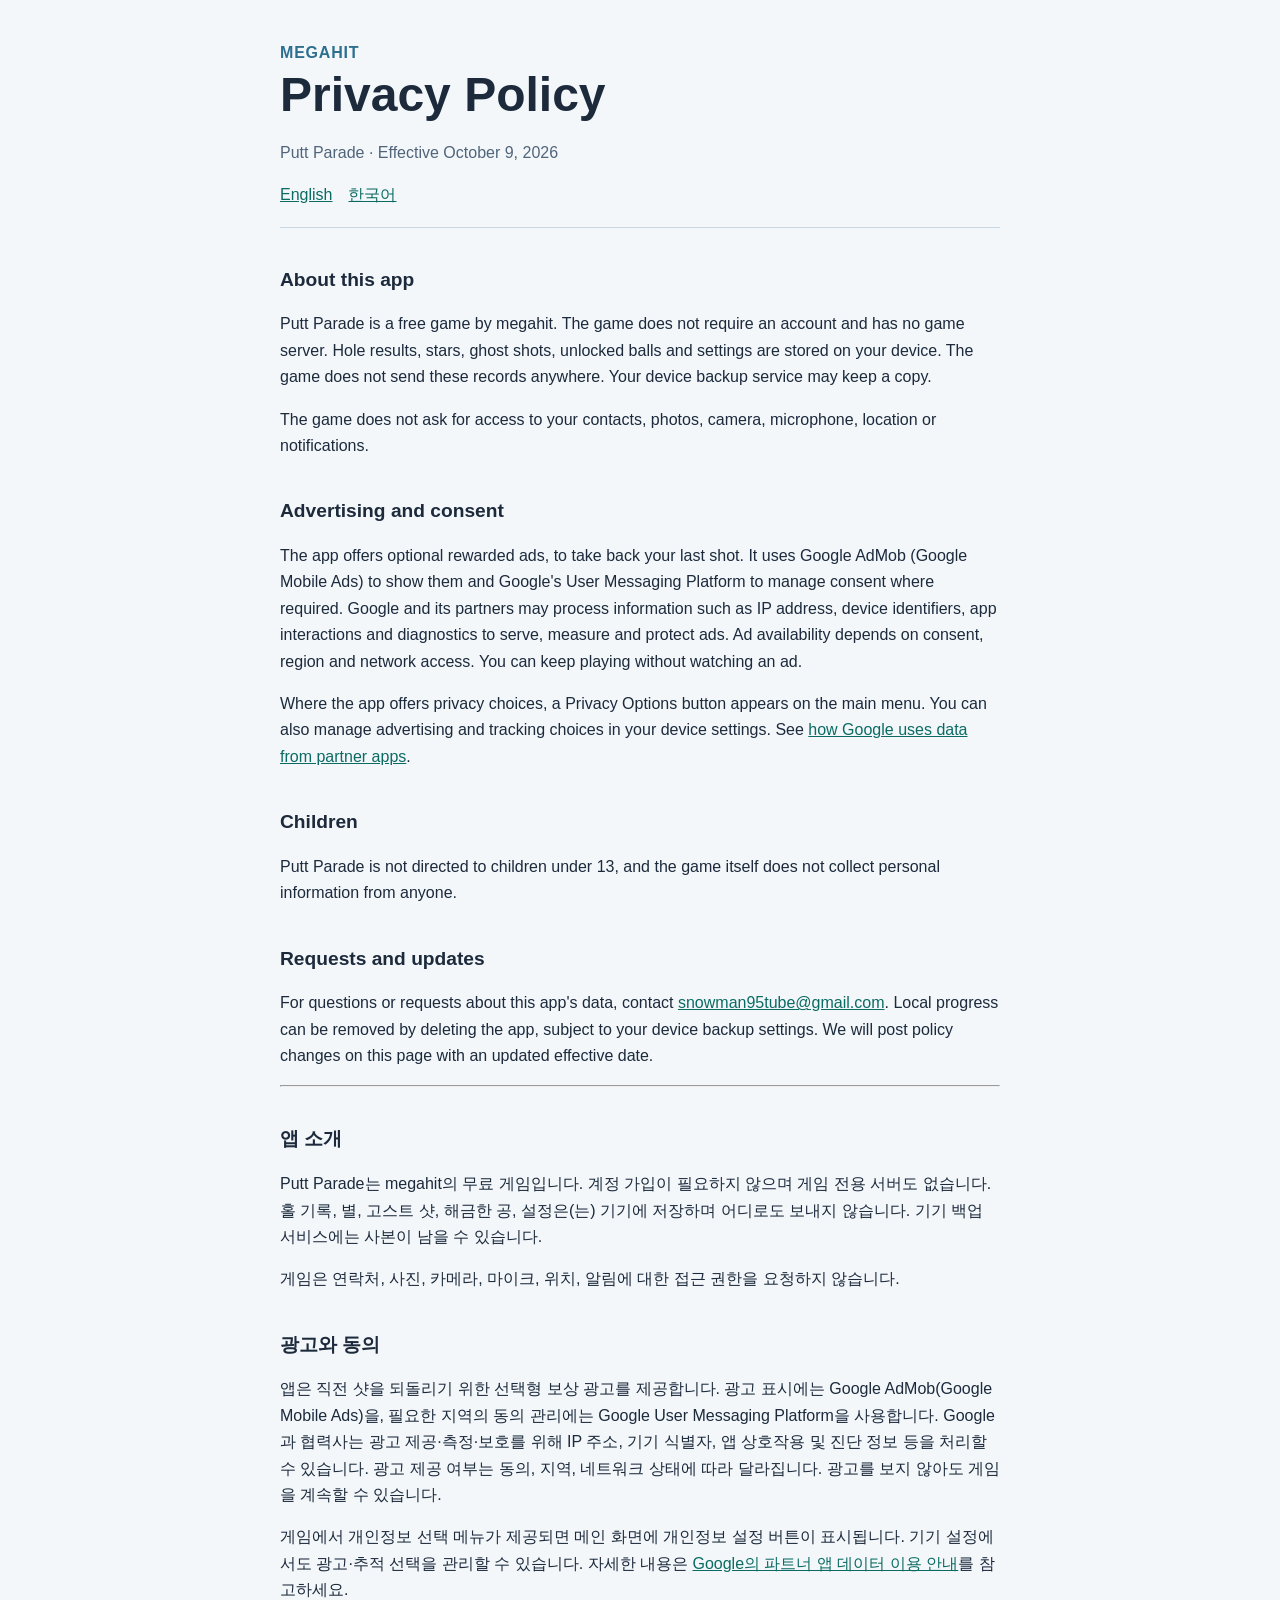
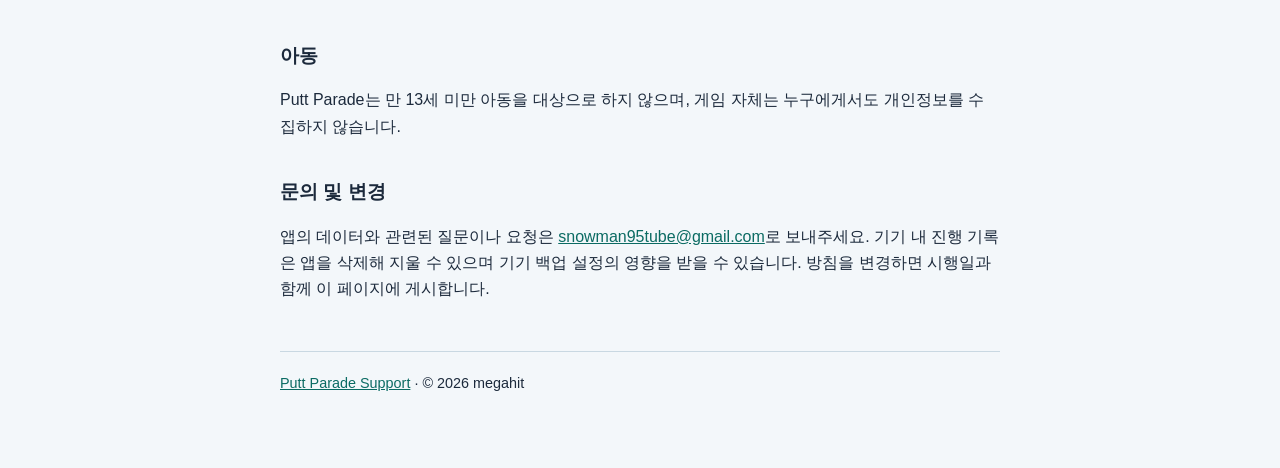
==== privacy.html @ 2da23f43 "Publish support and privacy pages for Putt Parade" ====
<!doctype html>
<html lang="en">
<head>
  <meta charset="utf-8">
  <meta name="viewport" content="width=device-width, initial-scale=1">
  <title>Putt Parade Privacy Policy · megahit</title>
  <meta name="description" content="Privacy policy for Putt Parade.">
  <link rel="stylesheet" href="style.css">
</head>
<body>
<main>
  <header><div class="brand">megahit</div><h1>Privacy Policy</h1><p class="subtle">Putt Parade · Effective October 9, 2026</p><nav class="lang"><a href="#english">English</a><a href="#korean">한국어</a></nav></header>
  <section id="english" lang="en">
    <h2>About this app</h2>
    <p>Putt Parade is a free game by megahit. The game does not require an account and has no game server. Hole results, stars, ghost shots, unlocked balls and settings are stored on your device. The game does not send these records anywhere. Your device backup service may keep a copy.</p>
    <p>The game does not ask for access to your contacts, photos, camera, microphone, location or notifications.</p>
    <h2>Advertising and consent</h2>
    <p>The app offers optional rewarded ads, to take back your last shot. It uses Google AdMob (Google Mobile Ads) to show them and Google's User Messaging Platform to manage consent where required. Google and its partners may process information such as IP address, device identifiers, app interactions and diagnostics to serve, measure and protect ads. Ad availability depends on consent, region and network access. You can keep playing without watching an ad.</p>
    <p>Where the app offers privacy choices, a Privacy Options button appears on the main menu. You can also manage advertising and tracking choices in your device settings. See <a href="https://policies.google.com/technologies/partner-sites">how Google uses data from partner apps</a>.</p>
    <h2>Children</h2>
    <p>Putt Parade is not directed to children under 13, and the game itself does not collect personal information from anyone.</p>
    <h2>Requests and updates</h2>
    <p>For questions or requests about this app's data, contact <a href="mailto:snowman95tube@gmail.com">snowman95tube@gmail.com</a>. Local progress can be removed by deleting the app, subject to your device backup settings. We will post policy changes on this page with an updated effective date.</p>
  </section>
  <hr>
  <section id="korean" lang="ko">
    <h2>앱 소개</h2>
    <p>Putt Parade는 megahit의 무료 게임입니다. 계정 가입이 필요하지 않으며 게임 전용 서버도 없습니다. 홀 기록, 별, 고스트 샷, 해금한 공, 설정은(는) 기기에 저장하며 어디로도 보내지 않습니다. 기기 백업 서비스에는 사본이 남을 수 있습니다.</p>
    <p>게임은 연락처, 사진, 카메라, 마이크, 위치, 알림에 대한 접근 권한을 요청하지 않습니다.</p>
    <h2>광고와 동의</h2>
    <p>앱은 직전 샷을 되돌리기 위한 선택형 보상 광고를 제공합니다. 광고 표시에는 Google AdMob(Google Mobile Ads)을, 필요한 지역의 동의 관리에는 Google User Messaging Platform을 사용합니다. Google과 협력사는 광고 제공·측정·보호를 위해 IP 주소, 기기 식별자, 앱 상호작용 및 진단 정보 등을 처리할 수 있습니다. 광고 제공 여부는 동의, 지역, 네트워크 상태에 따라 달라집니다. 광고를 보지 않아도 게임을 계속할 수 있습니다.</p>
    <p>게임에서 개인정보 선택 메뉴가 제공되면 메인 화면에 개인정보 설정 버튼이 표시됩니다. 기기 설정에서도 광고·추적 선택을 관리할 수 있습니다. 자세한 내용은 <a href="https://policies.google.com/technologies/partner-sites">Google의 파트너 앱 데이터 이용 안내</a>를 참고하세요.</p>
    <h2>아동</h2>
    <p>Putt Parade는 만 13세 미만 아동을 대상으로 하지 않으며, 게임 자체는 누구에게서도 개인정보를 수집하지 않습니다.</p>
    <h2>문의 및 변경</h2>
    <p>앱의 데이터와 관련된 질문이나 요청은 <a href="mailto:snowman95tube@gmail.com">snowman95tube@gmail.com</a>로 보내주세요. 기기 내 진행 기록은 앱을 삭제해 지울 수 있으며 기기 백업 설정의 영향을 받을 수 있습니다. 방침을 변경하면 시행일과 함께 이 페이지에 게시합니다.</p>
  </section>
  <footer><a href="index.html">Putt Parade Support</a> · © 2026 megahit</footer>
</main>
</body>
</html>
---- style.css ----
:root { color-scheme: light; font-family: -apple-system, BlinkMacSystemFont, "Segoe UI", "Noto Sans KR", sans-serif; background: #f3f7fa; color: #1c2a3c; }
* { box-sizing: border-box; }
body { margin: 0; line-height: 1.65; }
main { max-width: 760px; margin: 0 auto; padding: 40px 20px 72px; }
header { border-bottom: 1px solid #c9d8e2; padding-bottom: 18px; margin-bottom: 32px; }
h1 { margin: 0 0 8px; line-height: 1.2; font-size: clamp(2rem, 6vw, 3rem); }
h2 { margin-top: 36px; font-size: 1.2rem; }
a { color: #0b6b63; }
.brand { color: #2c6f8f; font-weight: 700; letter-spacing: .05em; text-transform: uppercase; }
.subtle { color: #50647a; }
.card { background: #fff; border: 1px solid #d3e0e8; border-radius: 14px; padding: 20px 24px; margin: 24px 0; }
.lang { display: flex; gap: 16px; flex-wrap: wrap; }
footer { border-top: 1px solid #c9d8e2; margin-top: 48px; padding-top: 20px; font-size: .9rem; }
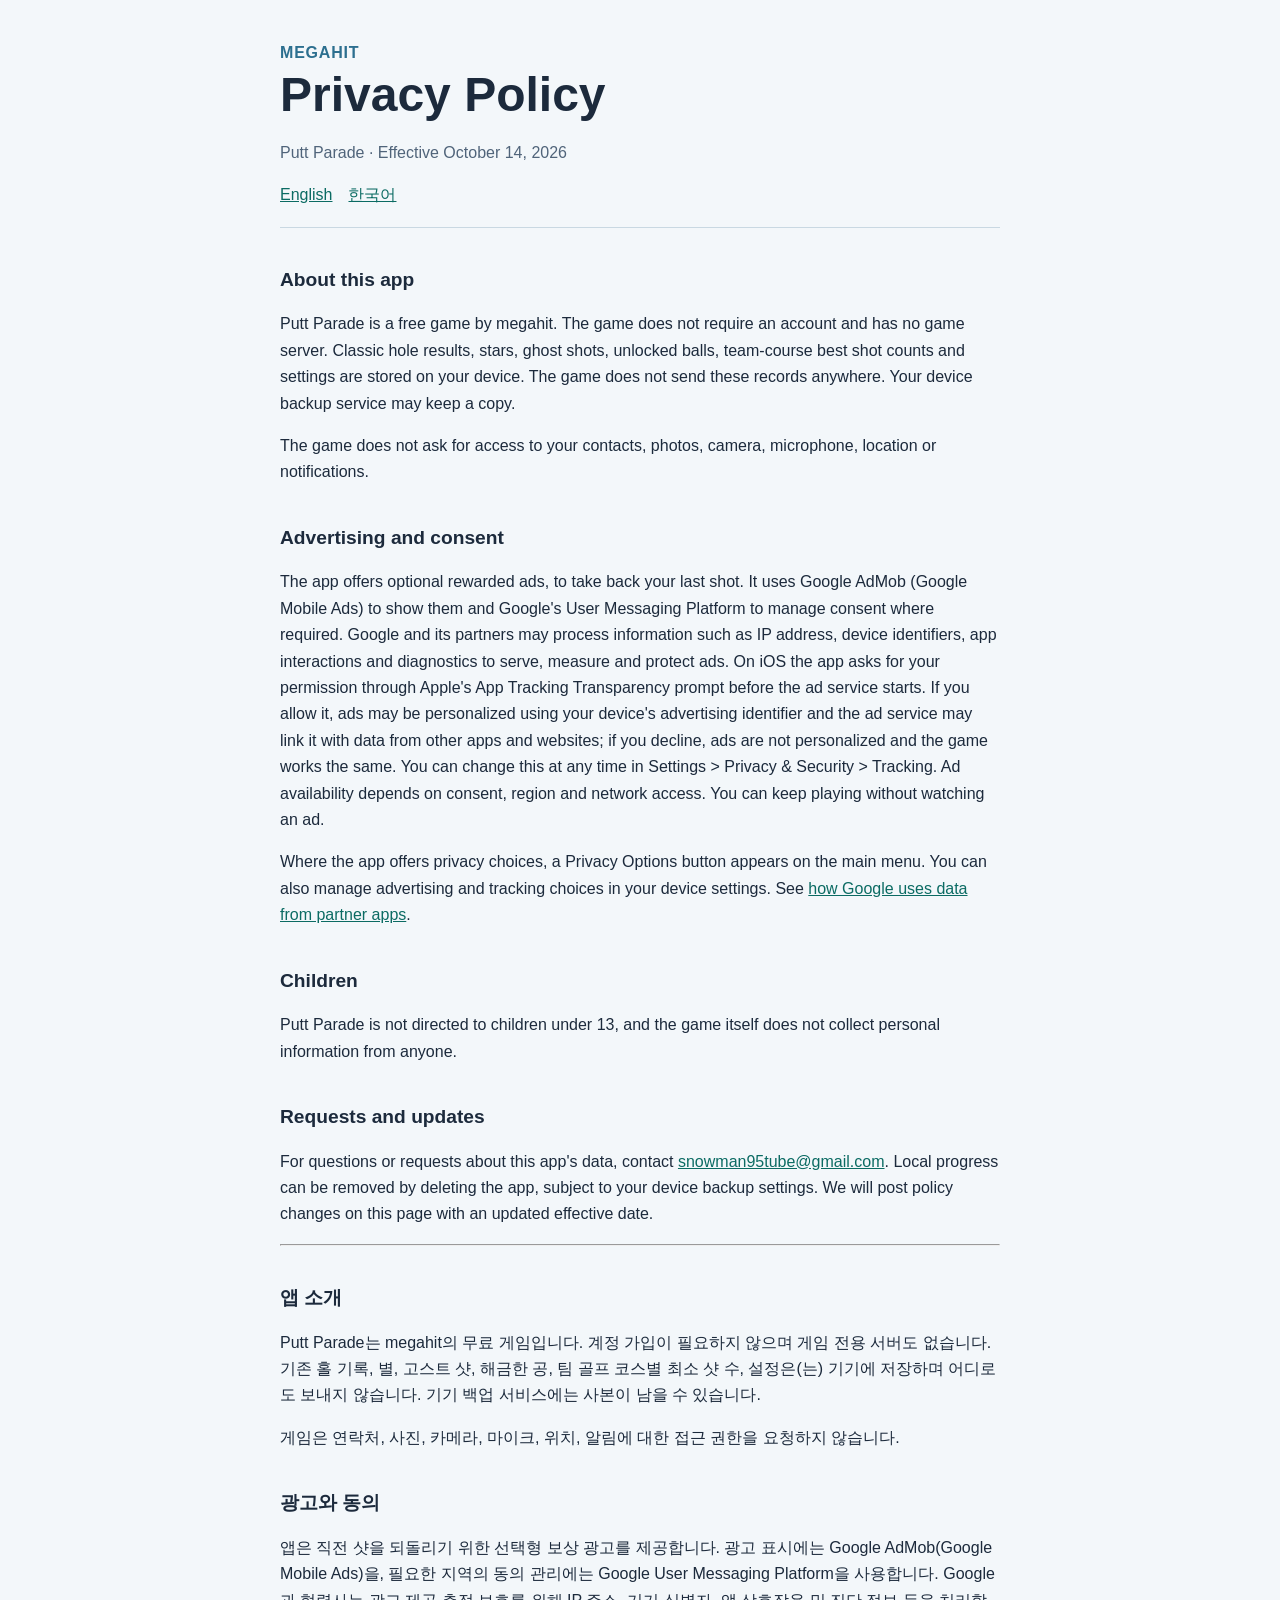
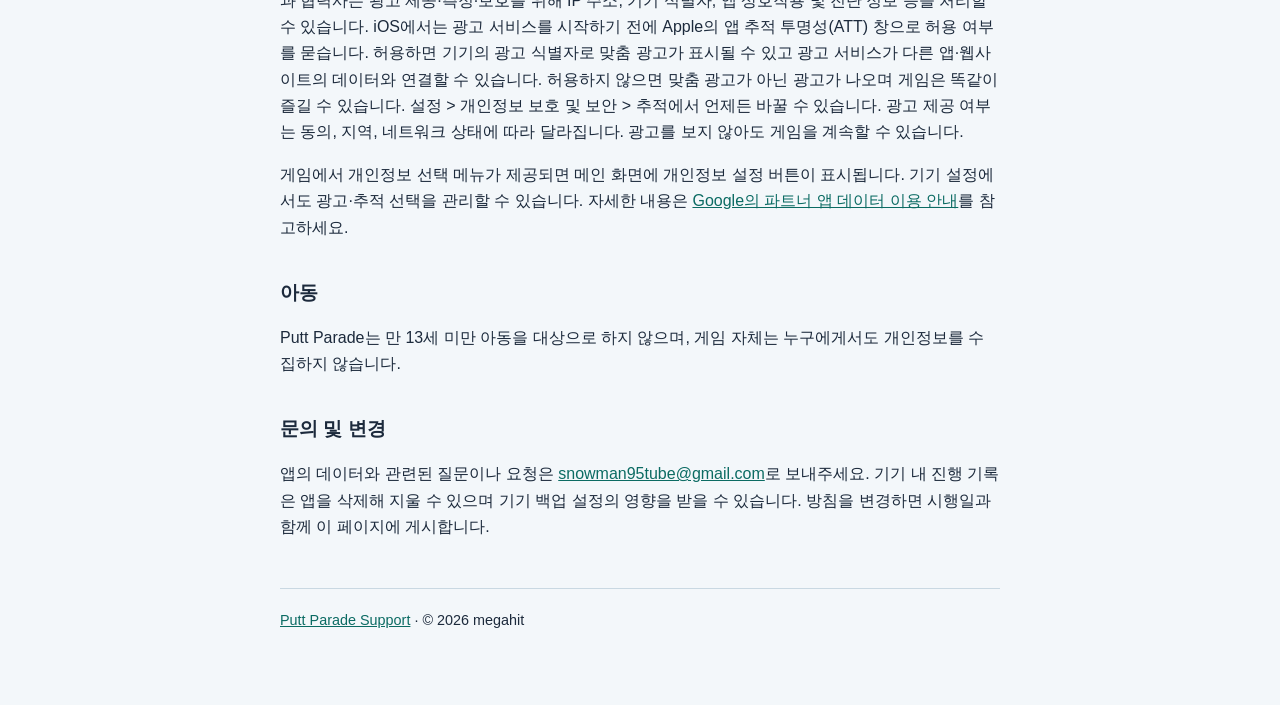
==== commit adaf6233: "Publish support and privacy pages for Putt Parade" ====
--- a/privacy.html
+++ b/privacy.html
@@ -9,13 +9,13 @@
 </head>
 <body>
 <main>
-  <header><div class="brand">megahit</div><h1>Privacy Policy</h1><p class="subtle">Putt Parade · Effective October 9, 2026</p><nav class="lang"><a href="#english">English</a><a href="#korean">한국어</a></nav></header>
+  <header><div class="brand">megahit</div><h1>Privacy Policy</h1><p class="subtle">Putt Parade · Effective October 14, 2026</p><nav class="lang"><a href="#english">English</a><a href="#korean">한국어</a></nav></header>
   <section id="english" lang="en">
     <h2>About this app</h2>
-    <p>Putt Parade is a free game by megahit. The game does not require an account and has no game server. Hole results, stars, ghost shots, unlocked balls and settings are stored on your device. The game does not send these records anywhere. Your device backup service may keep a copy.</p>
+    <p>Putt Parade is a free game by megahit. The game does not require an account and has no game server. Classic hole results, stars, ghost shots, unlocked balls, team-course best shot counts and settings are stored on your device. The game does not send these records anywhere. Your device backup service may keep a copy.</p>
     <p>The game does not ask for access to your contacts, photos, camera, microphone, location or notifications.</p>
     <h2>Advertising and consent</h2>
-    <p>The app offers optional rewarded ads, to take back your last shot. It uses Google AdMob (Google Mobile Ads) to show them and Google's User Messaging Platform to manage consent where required. Google and its partners may process information such as IP address, device identifiers, app interactions and diagnostics to serve, measure and protect ads. Ad availability depends on consent, region and network access. You can keep playing without watching an ad.</p>
+    <p>The app offers optional rewarded ads, to take back your last shot. It uses Google AdMob (Google Mobile Ads) to show them and Google's User Messaging Platform to manage consent where required. Google and its partners may process information such as IP address, device identifiers, app interactions and diagnostics to serve, measure and protect ads. On iOS the app asks for your permission through Apple's App Tracking Transparency prompt before the ad service starts. If you allow it, ads may be personalized using your device's advertising identifier and the ad service may link it with data from other apps and websites; if you decline, ads are not personalized and the game works the same. You can change this at any time in Settings &gt; Privacy &amp; Security &gt; Tracking. Ad availability depends on consent, region and network access. You can keep playing without watching an ad.</p>
     <p>Where the app offers privacy choices, a Privacy Options button appears on the main menu. You can also manage advertising and tracking choices in your device settings. See <a href="https://policies.google.com/technologies/partner-sites">how Google uses data from partner apps</a>.</p>
     <h2>Children</h2>
     <p>Putt Parade is not directed to children under 13, and the game itself does not collect personal information from anyone.</p>
@@ -25,10 +25,10 @@
   <hr>
   <section id="korean" lang="ko">
     <h2>앱 소개</h2>
-    <p>Putt Parade는 megahit의 무료 게임입니다. 계정 가입이 필요하지 않으며 게임 전용 서버도 없습니다. 홀 기록, 별, 고스트 샷, 해금한 공, 설정은(는) 기기에 저장하며 어디로도 보내지 않습니다. 기기 백업 서비스에는 사본이 남을 수 있습니다.</p>
+    <p>Putt Parade는 megahit의 무료 게임입니다. 계정 가입이 필요하지 않으며 게임 전용 서버도 없습니다. 기존 홀 기록, 별, 고스트 샷, 해금한 공, 팀 골프 코스별 최소 샷 수, 설정은(는) 기기에 저장하며 어디로도 보내지 않습니다. 기기 백업 서비스에는 사본이 남을 수 있습니다.</p>
     <p>게임은 연락처, 사진, 카메라, 마이크, 위치, 알림에 대한 접근 권한을 요청하지 않습니다.</p>
     <h2>광고와 동의</h2>
-    <p>앱은 직전 샷을 되돌리기 위한 선택형 보상 광고를 제공합니다. 광고 표시에는 Google AdMob(Google Mobile Ads)을, 필요한 지역의 동의 관리에는 Google User Messaging Platform을 사용합니다. Google과 협력사는 광고 제공·측정·보호를 위해 IP 주소, 기기 식별자, 앱 상호작용 및 진단 정보 등을 처리할 수 있습니다. 광고 제공 여부는 동의, 지역, 네트워크 상태에 따라 달라집니다. 광고를 보지 않아도 게임을 계속할 수 있습니다.</p>
+    <p>앱은 직전 샷을 되돌리기 위한 선택형 보상 광고를 제공합니다. 광고 표시에는 Google AdMob(Google Mobile Ads)을, 필요한 지역의 동의 관리에는 Google User Messaging Platform을 사용합니다. Google과 협력사는 광고 제공·측정·보호를 위해 IP 주소, 기기 식별자, 앱 상호작용 및 진단 정보 등을 처리할 수 있습니다. iOS에서는 광고 서비스를 시작하기 전에 Apple의 앱 추적 투명성(ATT) 창으로 허용 여부를 묻습니다. 허용하면 기기의 광고 식별자로 맞춤 광고가 표시될 수 있고 광고 서비스가 다른 앱·웹사이트의 데이터와 연결할 수 있습니다. 허용하지 않으면 맞춤 광고가 아닌 광고가 나오며 게임은 똑같이 즐길 수 있습니다. 설정 &gt; 개인정보 보호 및 보안 &gt; 추적에서 언제든 바꿀 수 있습니다. 광고 제공 여부는 동의, 지역, 네트워크 상태에 따라 달라집니다. 광고를 보지 않아도 게임을 계속할 수 있습니다.</p>
     <p>게임에서 개인정보 선택 메뉴가 제공되면 메인 화면에 개인정보 설정 버튼이 표시됩니다. 기기 설정에서도 광고·추적 선택을 관리할 수 있습니다. 자세한 내용은 <a href="https://policies.google.com/technologies/partner-sites">Google의 파트너 앱 데이터 이용 안내</a>를 참고하세요.</p>
     <h2>아동</h2>
     <p>Putt Parade는 만 13세 미만 아동을 대상으로 하지 않으며, 게임 자체는 누구에게서도 개인정보를 수집하지 않습니다.</p>
